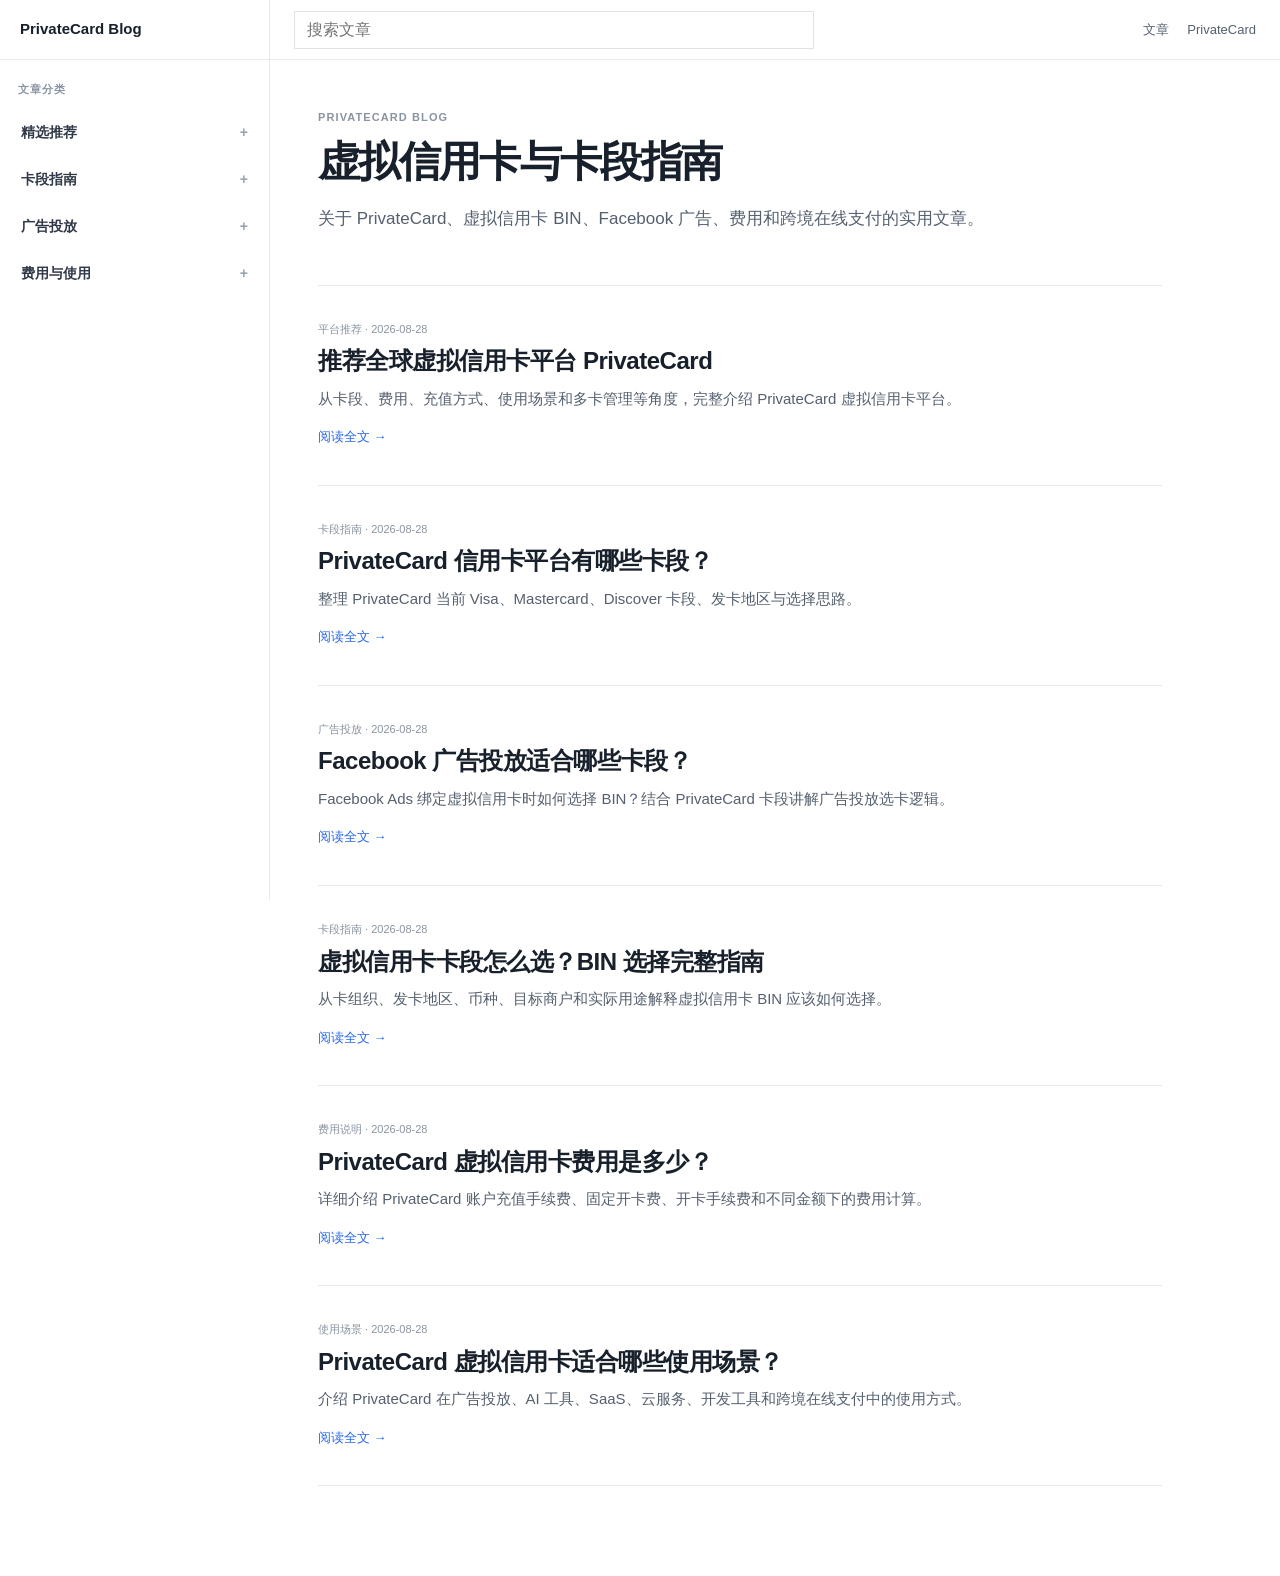
==== index.html @ 5c1c977c "Add files via upload" ====
<!doctype html><html lang="zh-CN"><head><meta charset="utf-8"><meta name="viewport" content="width=device-width,initial-scale=1"><title>PrivateCard 博客｜虚拟信用卡、BIN 卡段、Facebook 广告与跨境支付指南</title><meta name="description" content="PrivateCard 博客，分享虚拟信用卡、BIN 卡段选择、Facebook Ads 广告投放、费用说明、AI、SaaS、云服务与跨境在线支付指南。">
  
  <meta name="robots" content="index,follow,max-image-preview:large,max-snippet:-1,max-video-preview:-1">
  <meta name="googlebot" content="index,follow,max-image-preview:large,max-snippet:-1,max-video-preview:-1">

  <link rel="canonical" href="https://privatecardshop.github.io/">
  <link rel="alternate" hreflang="zh-CN" href="https://privatecardshop.github.io/">
  <link rel="alternate" hreflang="x-default" href="https://privatecardshop.github.io/">

  <link rel="icon" href="/favicon.svg" type="image/svg+xml">
  <link rel="shortcut icon" href="/favicon.svg" type="image/svg+xml">
  <link rel="manifest" href="/site.webmanifest">
  <meta name="theme-color" content="#2867e8">

  <meta property="og:locale" content="zh_CN">
  <meta property="og:type" content="website">
  <meta property="og:site_name" content="PrivateCard Blog">
  <meta property="og:title" content="PrivateCard 博客｜虚拟信用卡、BIN 卡段、Facebook 广告与跨境支付指南">
  <meta property="og:description" content="PrivateCard 博客，分享虚拟信用卡、BIN 卡段选择、Facebook Ads 广告投放、费用说明、AI、SaaS、云服务与跨境在线支付指南。">
  <meta property="og:url" content="https://privatecardshop.github.io/">

  <meta name="twitter:card" content="summary">
  <meta name="twitter:title" content="PrivateCard 博客｜虚拟信用卡、BIN 卡段、Facebook 广告与跨境支付指南">
  <meta name="twitter:description" content="PrivateCard 博客，分享虚拟信用卡、BIN 卡段选择、Facebook Ads 广告投放、费用说明、AI、SaaS、云服务与跨境在线支付指南。">

  <script type="application/ld+json">{"@context":"https://schema.org","@graph":[{"@type":"Organization","@id":"https://privatecardshop.github.io/#organization","name":"PrivateCard","url":"https://privatecard.shop/"},{"@type":"WebSite","@id":"https://privatecardshop.github.io/#website","url":"https://privatecardshop.github.io/","name":"PrivateCard Blog","description":"PrivateCard 博客，分享虚拟信用卡、BIN 卡段选择、Facebook Ads 广告投放、费用说明、AI、SaaS、云服务与跨境在线支付指南。","inLanguage":"zh-CN","publisher":{"@id":"https://privatecardshop.github.io/#organization"}},{"@type":"Blog","@id":"https://privatecardshop.github.io/#blog","url":"https://privatecardshop.github.io/","name":"PrivateCard Blog","description":"PrivateCard 博客，分享虚拟信用卡、BIN 卡段选择、Facebook Ads 广告投放、费用说明、AI、SaaS、云服务与跨境在线支付指南。","inLanguage":"zh-CN","publisher":{"@id":"https://privatecardshop.github.io/#organization"}}]}</script>
  <link rel="stylesheet" href="styles.css"></head><body>
<header class="topbar"><div class="topbar-left"><button class="menu-btn" id="menuBtn"><span></span><span></span><span></span></button><a class="brand" href="index.html">PrivateCard Blog</a></div><div class="topbar-search"><input id="searchInput" type="search" placeholder="搜索文章"></div><div class="topbar-right"><a href="index.html">文章</a><a href="https://privatecard.shop/" target="_blank" rel="noopener">PrivateCard</a></div></header>
<div class="layout"><aside class="sidebar" id="sidebar"><div class="sidebar-inner"><div class="sidebar-title">文章分类</div><nav><div class="nav-group"><button class="nav-toggle" type="button"><span>精选推荐</span><i>+</i></button><div class="nav-links"><a href="recommend-privatecard.html" class="nav-link">推荐 PrivateCard</a></div></div><div class="nav-group"><button class="nav-toggle" type="button"><span>卡段指南</span><i>+</i></button><div class="nav-links"><a href="privatecard-bins.html" class="nav-link">PrivateCard 有哪些卡段</a><a href="how-to-choose-bin.html" class="nav-link">BIN 怎么选</a></div></div><div class="nav-group"><button class="nav-toggle" type="button"><span>广告投放</span><i>+</i></button><div class="nav-links"><a href="facebook-ads-bins.html" class="nav-link">Facebook 广告卡段</a></div></div><div class="nav-group"><button class="nav-toggle" type="button"><span>费用与使用</span><i>+</i></button><div class="nav-links"><a href="privatecard-fees.html" class="nav-link">费用说明</a><a href="privatecard-use-cases.html" class="nav-link">使用场景</a></div></div></nav></div></aside><div class="overlay" id="overlay"></div><main class="main"><div class="content"><header class="index-header"><p class="eyebrow">PRIVATECARD BLOG</p><h1>虚拟信用卡与卡段指南</h1><p class="lead">关于 PrivateCard、虚拟信用卡 BIN、Facebook 广告、费用和跨境在线支付的实用文章。</p></header><article class="post-row searchable"><div class="post-meta">平台推荐 · 2026-08-28</div><h2><a href="recommend-privatecard.html">推荐全球虚拟信用卡平台 PrivateCard</a></h2><p>从卡段、费用、充值方式、使用场景和多卡管理等角度，完整介绍 PrivateCard 虚拟信用卡平台。</p><a class="read-more" href="recommend-privatecard.html">阅读全文 →</a></article><article class="post-row searchable"><div class="post-meta">卡段指南 · 2026-08-28</div><h2><a href="privatecard-bins.html">PrivateCard 信用卡平台有哪些卡段？</a></h2><p>整理 PrivateCard 当前 Visa、Mastercard、Discover 卡段、发卡地区与选择思路。</p><a class="read-more" href="privatecard-bins.html">阅读全文 →</a></article><article class="post-row searchable"><div class="post-meta">广告投放 · 2026-08-28</div><h2><a href="facebook-ads-bins.html">Facebook 广告投放适合哪些卡段？</a></h2><p>Facebook Ads 绑定虚拟信用卡时如何选择 BIN？结合 PrivateCard 卡段讲解广告投放选卡逻辑。</p><a class="read-more" href="facebook-ads-bins.html">阅读全文 →</a></article><article class="post-row searchable"><div class="post-meta">卡段指南 · 2026-08-28</div><h2><a href="how-to-choose-bin.html">虚拟信用卡卡段怎么选？BIN 选择完整指南</a></h2><p>从卡组织、发卡地区、币种、目标商户和实际用途解释虚拟信用卡 BIN 应该如何选择。</p><a class="read-more" href="how-to-choose-bin.html">阅读全文 →</a></article><article class="post-row searchable"><div class="post-meta">费用说明 · 2026-08-28</div><h2><a href="privatecard-fees.html">PrivateCard 虚拟信用卡费用是多少？</a></h2><p>详细介绍 PrivateCard 账户充值手续费、固定开卡费、开卡手续费和不同金额下的费用计算。</p><a class="read-more" href="privatecard-fees.html">阅读全文 →</a></article><article class="post-row searchable"><div class="post-meta">使用场景 · 2026-08-28</div><h2><a href="privatecard-use-cases.html">PrivateCard 虚拟信用卡适合哪些使用场景？</a></h2><p>介绍 PrivateCard 在广告投放、AI 工具、SaaS、云服务、开发工具和跨境在线支付中的使用方式。</p><a class="read-more" href="privatecard-use-cases.html">阅读全文 →</a></article><section class="search-empty" id="searchEmpty"><h2>没有找到相关文章</h2><p>请尝试其他关键词。</p></section></div></main></div><script src="app.js"></script></body></html>
---- styles.css ----
*{box-sizing:border-box}
:root{--line:#e7e9ed;--line2:#dfe3e8;--text:#17202b;--text2:#55606f;--text3:#8993a1;--blue:#2867e8;--sidebar:270px;--top:60px}
html{scroll-behavior:smooth}
body{margin:0;background:#fff;color:var(--text);font-family:Inter,-apple-system,BlinkMacSystemFont,"Segoe UI","PingFang SC","Microsoft YaHei",sans-serif;line-height:1.78}
a{color:inherit;text-decoration:none}button,input{font:inherit}button{cursor:pointer}
.topbar{position:fixed;inset:0 0 auto 0;height:var(--top);display:grid;grid-template-columns:var(--sidebar) 1fr auto;align-items:center;gap:24px;padding:0 24px 0 0;background:#fff;border-bottom:1px solid var(--line);z-index:100}
.topbar-left{height:100%;display:flex;align-items:center;gap:14px;padding:0 20px;border-right:1px solid var(--line)}
.brand{font-weight:700;font-size:15px}.menu-btn{display:none;width:34px;height:34px;border:0;background:transparent;padding:6px}.menu-btn span{display:block;height:1.5px;background:#28313d;margin:5px 0}
.topbar-search input{width:min(520px,100%);height:38px;padding:0 12px;border:1px solid var(--line2);border-radius:0;outline:0;background:#fff}
.topbar-right{display:flex;gap:18px}.topbar-right a{font-size:13px;color:var(--text2)}.topbar-right a:hover{color:var(--blue)}
.layout{padding-top:var(--top)}
.sidebar{position:fixed;top:var(--top);left:0;bottom:0;width:var(--sidebar);border-right:1px solid var(--line);background:#fff;overflow-y:auto;z-index:80}
.sidebar-inner{padding:20px 18px 36px}.sidebar-title{margin-bottom:14px;color:var(--text3);font-size:11px;font-weight:700;letter-spacing:.09em;text-transform:uppercase}
.nav-group{margin-bottom:9px}.nav-toggle{width:100%;height:38px;padding:0 3px;display:flex;justify-content:space-between;align-items:center;border:0;background:transparent;color:#303947;font-weight:650;font-size:14px;text-align:left}.nav-toggle i{font-style:normal;color:#9aa3af}
.nav-links{display:none;padding:2px 0 5px}.nav-group.open .nav-links{display:block}.nav-link{display:block;padding:8px 0 8px 14px;border-left:1px solid transparent;color:#667181;font-size:13px}.nav-link:hover{color:#1c2530}.nav-link.active{color:var(--blue);border-left-color:var(--blue)}
.main{margin-left:var(--sidebar)}.content{width:min(940px,100%);padding:48px 48px 90px}
.eyebrow{margin:0 0 10px;color:var(--text3);font-size:11px;font-weight:700;letter-spacing:.1em;text-transform:uppercase}
h1{margin:0 0 18px;font-size:42px;line-height:1.16;letter-spacing:-.04em}
h2{margin:42px 0 14px;font-size:27px;line-height:1.35;letter-spacing:-.02em}
h3{margin:28px 0 8px;font-size:18px;line-height:1.45}
p{margin:0 0 16px;color:var(--text2);font-size:15px}
.lead,.article-description{font-size:17px;max-width:800px}
.article-header{padding-bottom:32px;margin-bottom:34px;border-bottom:1px solid var(--line)}
.article-meta{display:flex;gap:18px;flex-wrap:wrap;margin-top:20px;color:var(--text3);font-size:12px}
.article-body>h2:first-child{margin-top:0}
.simple-list,.number-list{padding-left:21px;color:var(--text2)}.simple-list li,.number-list li{margin-bottom:9px;font-size:15px}
.table-wrap{width:100%;overflow-x:auto}
.table{width:100%;border-collapse:collapse;margin:18px 0 24px}.table th,.table td{padding:11px 7px;text-align:left;border-bottom:1px solid var(--line);font-size:14px}.table th{color:#2c3541}.table td{color:var(--text2)}.wide-table{min-width:700px}
.note-line{padding-left:12px;border-left:2px solid #9fb9f5;color:#667284;font-size:13px}
.recommend-line{margin:28px 0;padding:14px 0 14px 14px;border-left:3px solid var(--blue);color:#445064}
.recommend-line strong{color:#1d2734}.recommend-line a{color:var(--blue);font-weight:650}
.inline-link{color:var(--blue);font-weight:550}.inline-link:hover{text-decoration:underline}
.code{margin:18px 0;padding:16px 0;border-top:1px solid var(--line);border-bottom:1px solid var(--line);background:transparent;color:#344152;font:13px/1.8 "SFMono-Regular",Consolas,monospace}
.toc{margin:0 0 34px;padding:0 0 22px;border-bottom:1px solid var(--line)}.toc-title{margin-bottom:8px;font-size:13px;font-weight:700}.toc a{display:block;padding:3px 0;color:#667181;font-size:13px}.toc a:hover{color:var(--blue)}
.faq{margin-top:16px}.faq-item{padding:16px 0;border-bottom:1px solid var(--line)}.faq-item strong{display:block;margin-bottom:5px;font-size:14px}.faq-item p{margin:0;font-size:14px}
.related{margin-top:56px;padding-top:26px;border-top:1px solid var(--line)}.related h2{margin:0 0 12px;font-size:19px}.related ul{margin:0;padding:0;list-style:none}.related li{padding:9px 0;border-bottom:1px solid var(--line);font-size:14px}.related a:hover,.read-more:hover{color:var(--blue)}
.index-header{padding-bottom:34px;border-bottom:1px solid var(--line)}
.post-row{padding:34px 0;border-bottom:1px solid var(--line)}.post-row h2{margin:6px 0 8px;font-size:24px}.post-row p{max-width:760px;margin-bottom:10px}.post-meta{color:var(--text3);font-size:11px}.read-more{color:var(--blue);font-size:13px;font-weight:550}
.search-empty{display:none;padding:45px 0}.overlay{display:none}
@media(max-width:820px){
  .topbar{grid-template-columns:1fr auto;padding:0 16px}.topbar-left{padding:0;border:0}.menu-btn{display:block}.topbar-search{display:none}
  .sidebar{width:min(82vw,300px);transform:translateX(-100%);transition:.22s}.sidebar.open{transform:translateX(0)}
  .overlay{position:fixed;inset:var(--top) 0 0;background:rgba(0,0,0,.12);z-index:70}.overlay.show{display:block}
  .main{margin-left:0}.content{padding:32px 20px 60px}h1{font-size:34px}
}
@media(max-width:520px){.topbar-right{display:none}.content{padding:28px 16px 52px}h2{font-size:23px}}
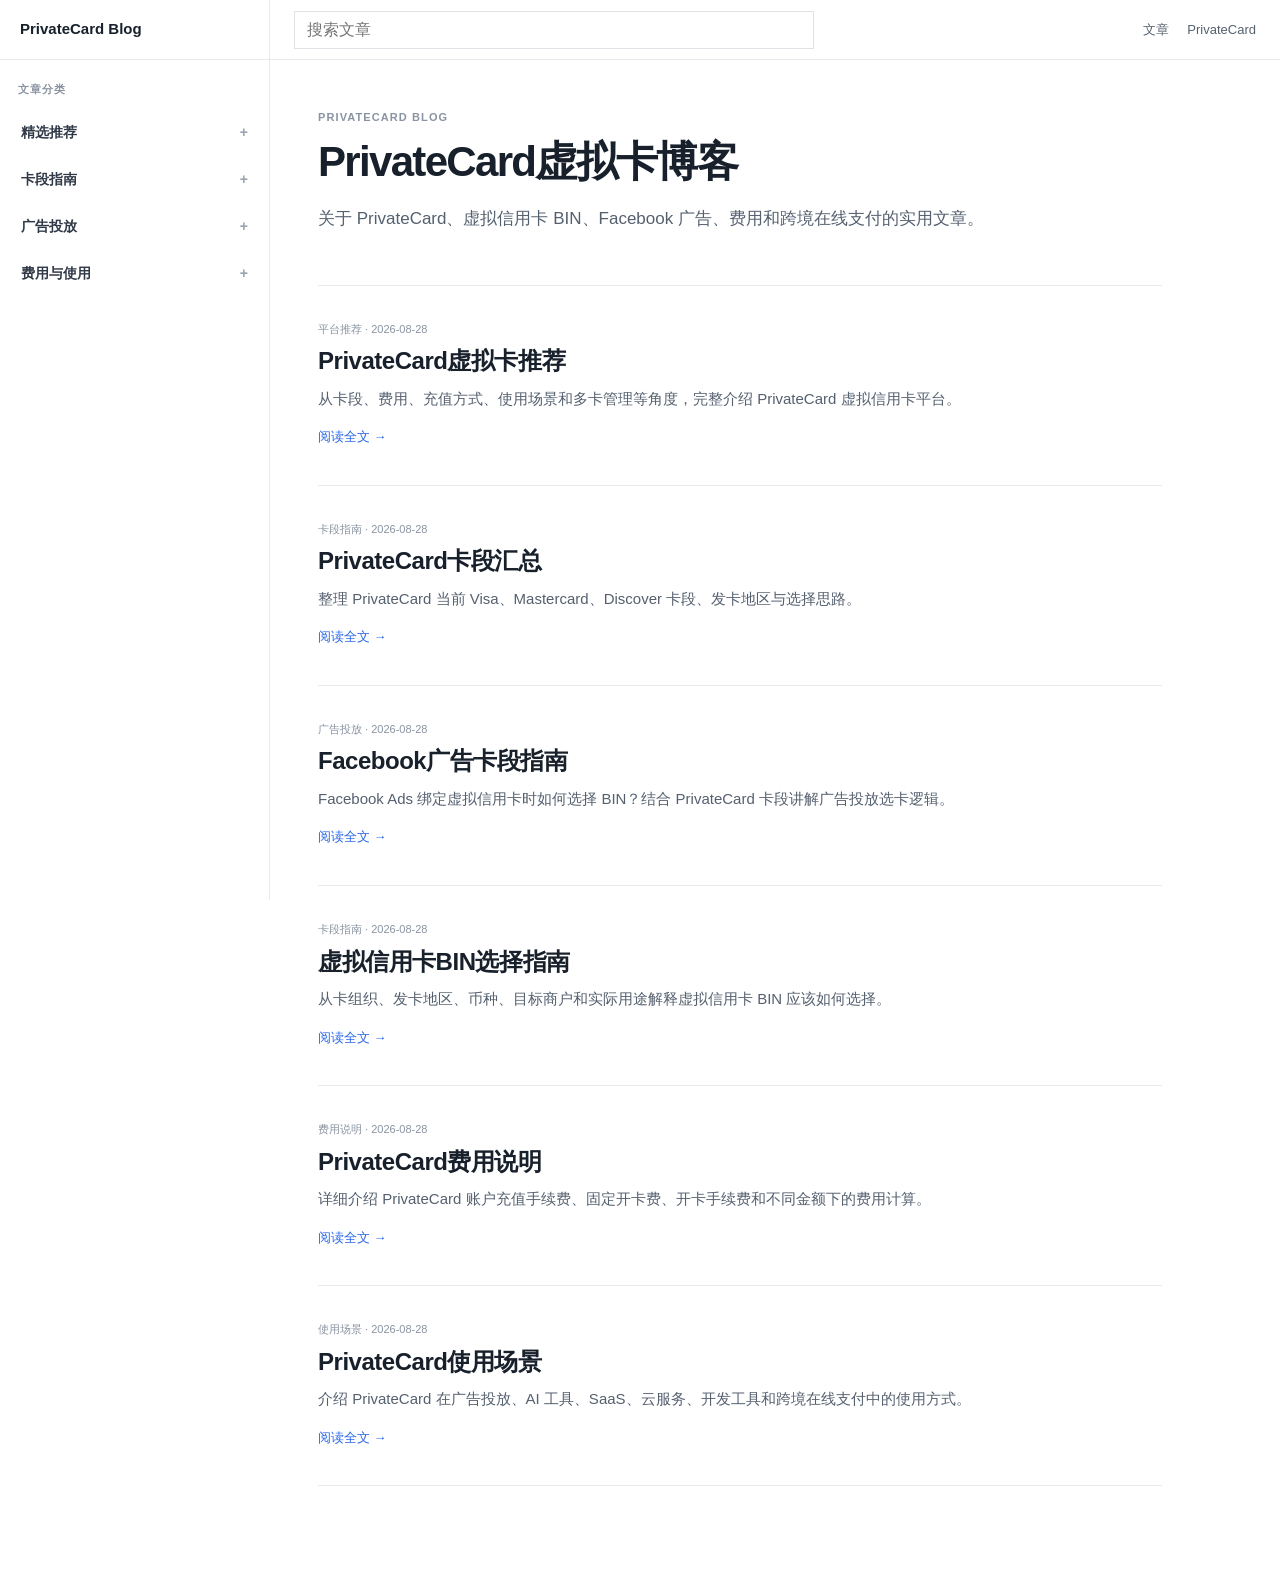
==== commit 29c8b32b: "Add files via upload" ====
--- a/index.html
+++ b/index.html
@@ -1,4 +1,4 @@
-<!doctype html><html lang="zh-CN"><head><meta charset="utf-8"><meta name="viewport" content="width=device-width,initial-scale=1"><title>PrivateCard 博客｜虚拟信用卡、BIN 卡段、Facebook 广告与跨境支付指南</title><meta name="description" content="PrivateCard 博客，分享虚拟信用卡、BIN 卡段选择、Facebook Ads 广告投放、费用说明、AI、SaaS、云服务与跨境在线支付指南。">
+<!doctype html><html lang="zh-CN"><head><meta charset="utf-8"><meta name="viewport" content="width=device-width,initial-scale=1"><title>PrivateCard虚拟卡博客</title><meta name="description" content="PrivateCard 博客，分享虚拟信用卡、BIN 卡段选择、Facebook Ads 广告投放、费用说明、AI、SaaS、云服务与跨境在线支付指南。">
   
   <meta name="robots" content="index,follow,max-image-preview:large,max-snippet:-1,max-video-preview:-1">
   <meta name="googlebot" content="index,follow,max-image-preview:large,max-snippet:-1,max-video-preview:-1">
@@ -15,15 +15,15 @@
   <meta property="og:locale" content="zh_CN">
   <meta property="og:type" content="website">
   <meta property="og:site_name" content="PrivateCard Blog">
-  <meta property="og:title" content="PrivateCard 博客｜虚拟信用卡、BIN 卡段、Facebook 广告与跨境支付指南">
+  <meta property="og:title" content="PrivateCard虚拟卡博客">
   <meta property="og:description" content="PrivateCard 博客，分享虚拟信用卡、BIN 卡段选择、Facebook Ads 广告投放、费用说明、AI、SaaS、云服务与跨境在线支付指南。">
   <meta property="og:url" content="https://privatecardshop.github.io/">
 
   <meta name="twitter:card" content="summary">
-  <meta name="twitter:title" content="PrivateCard 博客｜虚拟信用卡、BIN 卡段、Facebook 广告与跨境支付指南">
+  <meta name="twitter:title" content="PrivateCard虚拟卡博客">
   <meta name="twitter:description" content="PrivateCard 博客，分享虚拟信用卡、BIN 卡段选择、Facebook Ads 广告投放、费用说明、AI、SaaS、云服务与跨境在线支付指南。">
 
   <script type="application/ld+json">{"@context":"https://schema.org","@graph":[{"@type":"Organization","@id":"https://privatecardshop.github.io/#organization","name":"PrivateCard","url":"https://privatecard.shop/"},{"@type":"WebSite","@id":"https://privatecardshop.github.io/#website","url":"https://privatecardshop.github.io/","name":"PrivateCard Blog","description":"PrivateCard 博客，分享虚拟信用卡、BIN 卡段选择、Facebook Ads 广告投放、费用说明、AI、SaaS、云服务与跨境在线支付指南。","inLanguage":"zh-CN","publisher":{"@id":"https://privatecardshop.github.io/#organization"}},{"@type":"Blog","@id":"https://privatecardshop.github.io/#blog","url":"https://privatecardshop.github.io/","name":"PrivateCard Blog","description":"PrivateCard 博客，分享虚拟信用卡、BIN 卡段选择、Facebook Ads 广告投放、费用说明、AI、SaaS、云服务与跨境在线支付指南。","inLanguage":"zh-CN","publisher":{"@id":"https://privatecardshop.github.io/#organization"}}]}</script>
   <link rel="stylesheet" href="styles.css"></head><body>
 <header class="topbar"><div class="topbar-left"><button class="menu-btn" id="menuBtn"><span></span><span></span><span></span></button><a class="brand" href="index.html">PrivateCard Blog</a></div><div class="topbar-search"><input id="searchInput" type="search" placeholder="搜索文章"></div><div class="topbar-right"><a href="index.html">文章</a><a href="https://privatecard.shop/" target="_blank" rel="noopener">PrivateCard</a></div></header>
-<div class="layout"><aside class="sidebar" id="sidebar"><div class="sidebar-inner"><div class="sidebar-title">文章分类</div><nav><div class="nav-group"><button class="nav-toggle" type="button"><span>精选推荐</span><i>+</i></button><div class="nav-links"><a href="recommend-privatecard.html" class="nav-link">推荐 PrivateCard</a></div></div><div class="nav-group"><button class="nav-toggle" type="button"><span>卡段指南</span><i>+</i></button><div class="nav-links"><a href="privatecard-bins.html" class="nav-link">PrivateCard 有哪些卡段</a><a href="how-to-choose-bin.html" class="nav-link">BIN 怎么选</a></div></div><div class="nav-group"><button class="nav-toggle" type="button"><span>广告投放</span><i>+</i></button><div class="nav-links"><a href="facebook-ads-bins.html" class="nav-link">Facebook 广告卡段</a></div></div><div class="nav-group"><button class="nav-toggle" type="button"><span>费用与使用</span><i>+</i></button><div class="nav-links"><a href="privatecard-fees.html" class="nav-link">费用说明</a><a href="privatecard-use-cases.html" class="nav-link">使用场景</a></div></div></nav></div></aside><div class="overlay" id="overlay"></div><main class="main"><div class="content"><header class="index-header"><p class="eyebrow">PRIVATECARD BLOG</p><h1>虚拟信用卡与卡段指南</h1><p class="lead">关于 PrivateCard、虚拟信用卡 BIN、Facebook 广告、费用和跨境在线支付的实用文章。</p></header><article class="post-row searchable"><div class="post-meta">平台推荐 · 2026-08-28</div><h2><a href="recommend-privatecard.html">推荐全球虚拟信用卡平台 PrivateCard</a></h2><p>从卡段、费用、充值方式、使用场景和多卡管理等角度，完整介绍 PrivateCard 虚拟信用卡平台。</p><a class="read-more" href="recommend-privatecard.html">阅读全文 →</a></article><article class="post-row searchable"><div class="post-meta">卡段指南 · 2026-08-28</div><h2><a href="privatecard-bins.html">PrivateCard 信用卡平台有哪些卡段？</a></h2><p>整理 PrivateCard 当前 Visa、Mastercard、Discover 卡段、发卡地区与选择思路。</p><a class="read-more" href="privatecard-bins.html">阅读全文 →</a></article><article class="post-row searchable"><div class="post-meta">广告投放 · 2026-08-28</div><h2><a href="facebook-ads-bins.html">Facebook 广告投放适合哪些卡段？</a></h2><p>Facebook Ads 绑定虚拟信用卡时如何选择 BIN？结合 PrivateCard 卡段讲解广告投放选卡逻辑。</p><a class="read-more" href="facebook-ads-bins.html">阅读全文 →</a></article><article class="post-row searchable"><div class="post-meta">卡段指南 · 2026-08-28</div><h2><a href="how-to-choose-bin.html">虚拟信用卡卡段怎么选？BIN 选择完整指南</a></h2><p>从卡组织、发卡地区、币种、目标商户和实际用途解释虚拟信用卡 BIN 应该如何选择。</p><a class="read-more" href="how-to-choose-bin.html">阅读全文 →</a></article><article class="post-row searchable"><div class="post-meta">费用说明 · 2026-08-28</div><h2><a href="privatecard-fees.html">PrivateCard 虚拟信用卡费用是多少？</a></h2><p>详细介绍 PrivateCard 账户充值手续费、固定开卡费、开卡手续费和不同金额下的费用计算。</p><a class="read-more" href="privatecard-fees.html">阅读全文 →</a></article><article class="post-row searchable"><div class="post-meta">使用场景 · 2026-08-28</div><h2><a href="privatecard-use-cases.html">PrivateCard 虚拟信用卡适合哪些使用场景？</a></h2><p>介绍 PrivateCard 在广告投放、AI 工具、SaaS、云服务、开发工具和跨境在线支付中的使用方式。</p><a class="read-more" href="privatecard-use-cases.html">阅读全文 →</a></article><section class="search-empty" id="searchEmpty"><h2>没有找到相关文章</h2><p>请尝试其他关键词。</p></section></div></main></div><script src="app.js"></script></body></html>+<div class="layout"><aside class="sidebar" id="sidebar"><div class="sidebar-inner"><div class="sidebar-title">文章分类</div><nav><div class="nav-group"><button class="nav-toggle" type="button"><span>精选推荐</span><i>+</i></button><div class="nav-links"><a href="recommend-privatecard.html" class="nav-link">推荐 PrivateCard</a></div></div><div class="nav-group"><button class="nav-toggle" type="button"><span>卡段指南</span><i>+</i></button><div class="nav-links"><a href="privatecard-bins.html" class="nav-link">PrivateCard 有哪些卡段</a><a href="how-to-choose-bin.html" class="nav-link">BIN 怎么选</a></div></div><div class="nav-group"><button class="nav-toggle" type="button"><span>广告投放</span><i>+</i></button><div class="nav-links"><a href="facebook-ads-bins.html" class="nav-link">Facebook 广告卡段</a><a href="virtual-cards-for-advertising.html" class="nav-link">虚拟卡如何用于广告业务</a></div></div><div class="nav-group"><button class="nav-toggle" type="button"><span>费用与使用</span><i>+</i></button><div class="nav-links"><a href="privatecard-fees.html" class="nav-link">费用说明</a><a href="privatecard-use-cases.html" class="nav-link">使用场景</a></div></div></nav></div></aside><div class="overlay" id="overlay"></div><main class="main"><div class="content"><header class="index-header"><p class="eyebrow">PRIVATECARD BLOG</p><h1>PrivateCard虚拟卡博客</h1><p class="lead">关于 PrivateCard、虚拟信用卡 BIN、Facebook 广告、费用和跨境在线支付的实用文章。</p></header><article class="post-row searchable"><div class="post-meta">平台推荐 · 2026-08-28</div><h2><a href="recommend-privatecard.html">PrivateCard虚拟卡推荐</a></h2><p>从卡段、费用、充值方式、使用场景和多卡管理等角度，完整介绍 PrivateCard 虚拟信用卡平台。</p><a class="read-more" href="recommend-privatecard.html">阅读全文 →</a></article><article class="post-row searchable"><div class="post-meta">卡段指南 · 2026-08-28</div><h2><a href="privatecard-bins.html">PrivateCard卡段汇总</a></h2><p>整理 PrivateCard 当前 Visa、Mastercard、Discover 卡段、发卡地区与选择思路。</p><a class="read-more" href="privatecard-bins.html">阅读全文 →</a></article><article class="post-row searchable"><div class="post-meta">广告投放 · 2026-08-28</div><h2><a href="facebook-ads-bins.html">Facebook广告卡段指南</a></h2><p>Facebook Ads 绑定虚拟信用卡时如何选择 BIN？结合 PrivateCard 卡段讲解广告投放选卡逻辑。</p><a class="read-more" href="facebook-ads-bins.html">阅读全文 →</a></article><article class="post-row searchable"><div class="post-meta">卡段指南 · 2026-08-28</div><h2><a href="how-to-choose-bin.html">虚拟信用卡BIN选择指南</a></h2><p>从卡组织、发卡地区、币种、目标商户和实际用途解释虚拟信用卡 BIN 应该如何选择。</p><a class="read-more" href="how-to-choose-bin.html">阅读全文 →</a></article><article class="post-row searchable"><div class="post-meta">费用说明 · 2026-08-28</div><h2><a href="privatecard-fees.html">PrivateCard费用说明</a></h2><p>详细介绍 PrivateCard 账户充值手续费、固定开卡费、开卡手续费和不同金额下的费用计算。</p><a class="read-more" href="privatecard-fees.html">阅读全文 →</a></article><article class="post-row searchable"><div class="post-meta">使用场景 · 2026-08-28</div><h2><a href="privatecard-use-cases.html">PrivateCard使用场景</a></h2><p>介绍 PrivateCard 在广告投放、AI 工具、SaaS、云服务、开发工具和跨境在线支付中的使用方式。</p><a class="read-more" href="privatecard-use-cases.html">阅读全文 →</a></article><section class="search-empty" id="searchEmpty"><h2>没有找到相关文章</h2><p>请尝试其他关键词。</p></section></div></main></div><script src="app.js"></script></body></html>
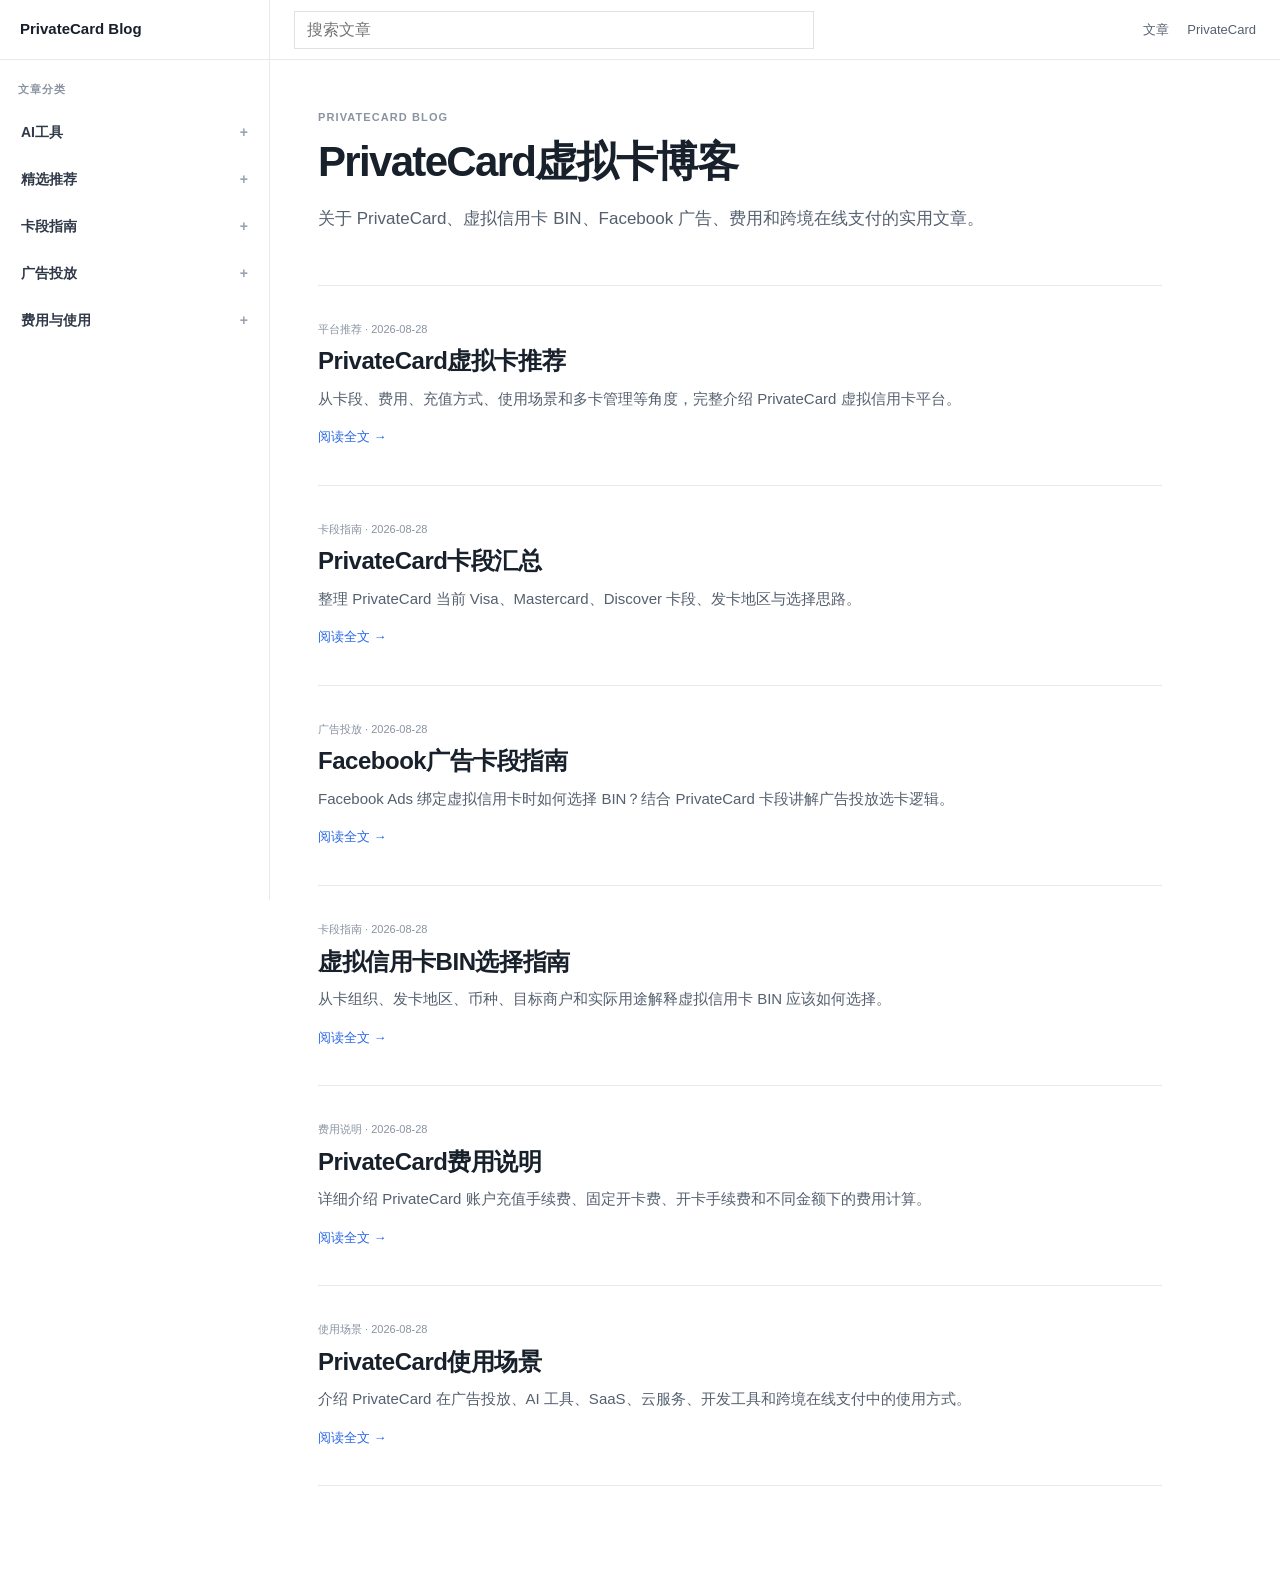
==== commit 6d81a535: "Add files via upload" ====
--- a/index.html
+++ b/index.html
@@ -26,4 +26,4 @@
   <script type="application/ld+json">{"@context":"https://schema.org","@graph":[{"@type":"Organization","@id":"https://privatecardshop.github.io/#organization","name":"PrivateCard","url":"https://privatecard.shop/"},{"@type":"WebSite","@id":"https://privatecardshop.github.io/#website","url":"https://privatecardshop.github.io/","name":"PrivateCard Blog","description":"PrivateCard 博客，分享虚拟信用卡、BIN 卡段选择、Facebook Ads 广告投放、费用说明、AI、SaaS、云服务与跨境在线支付指南。","inLanguage":"zh-CN","publisher":{"@id":"https://privatecardshop.github.io/#organization"}},{"@type":"Blog","@id":"https://privatecardshop.github.io/#blog","url":"https://privatecardshop.github.io/","name":"PrivateCard Blog","description":"PrivateCard 博客，分享虚拟信用卡、BIN 卡段选择、Facebook Ads 广告投放、费用说明、AI、SaaS、云服务与跨境在线支付指南。","inLanguage":"zh-CN","publisher":{"@id":"https://privatecardshop.github.io/#organization"}}]}</script>
   <link rel="stylesheet" href="styles.css"></head><body>
 <header class="topbar"><div class="topbar-left"><button class="menu-btn" id="menuBtn"><span></span><span></span><span></span></button><a class="brand" href="index.html">PrivateCard Blog</a></div><div class="topbar-search"><input id="searchInput" type="search" placeholder="搜索文章"></div><div class="topbar-right"><a href="index.html">文章</a><a href="https://privatecard.shop/" target="_blank" rel="noopener">PrivateCard</a></div></header>
-<div class="layout"><aside class="sidebar" id="sidebar"><div class="sidebar-inner"><div class="sidebar-title">文章分类</div><nav><div class="nav-group"><button class="nav-toggle" type="button"><span>精选推荐</span><i>+</i></button><div class="nav-links"><a href="recommend-privatecard.html" class="nav-link">推荐 PrivateCard</a></div></div><div class="nav-group"><button class="nav-toggle" type="button"><span>卡段指南</span><i>+</i></button><div class="nav-links"><a href="privatecard-bins.html" class="nav-link">PrivateCard 有哪些卡段</a><a href="how-to-choose-bin.html" class="nav-link">BIN 怎么选</a></div></div><div class="nav-group"><button class="nav-toggle" type="button"><span>广告投放</span><i>+</i></button><div class="nav-links"><a href="facebook-ads-bins.html" class="nav-link">Facebook 广告卡段</a><a href="virtual-cards-for-advertising.html" class="nav-link">虚拟卡如何用于广告业务</a></div></div><div class="nav-group"><button class="nav-toggle" type="button"><span>费用与使用</span><i>+</i></button><div class="nav-links"><a href="privatecard-fees.html" class="nav-link">费用说明</a><a href="privatecard-use-cases.html" class="nav-link">使用场景</a></div></div></nav></div></aside><div class="overlay" id="overlay"></div><main class="main"><div class="content"><header class="index-header"><p class="eyebrow">PRIVATECARD BLOG</p><h1>PrivateCard虚拟卡博客</h1><p class="lead">关于 PrivateCard、虚拟信用卡 BIN、Facebook 广告、费用和跨境在线支付的实用文章。</p></header><article class="post-row searchable"><div class="post-meta">平台推荐 · 2026-08-28</div><h2><a href="recommend-privatecard.html">PrivateCard虚拟卡推荐</a></h2><p>从卡段、费用、充值方式、使用场景和多卡管理等角度，完整介绍 PrivateCard 虚拟信用卡平台。</p><a class="read-more" href="recommend-privatecard.html">阅读全文 →</a></article><article class="post-row searchable"><div class="post-meta">卡段指南 · 2026-08-28</div><h2><a href="privatecard-bins.html">PrivateCard卡段汇总</a></h2><p>整理 PrivateCard 当前 Visa、Mastercard、Discover 卡段、发卡地区与选择思路。</p><a class="read-more" href="privatecard-bins.html">阅读全文 →</a></article><article class="post-row searchable"><div class="post-meta">广告投放 · 2026-08-28</div><h2><a href="facebook-ads-bins.html">Facebook广告卡段指南</a></h2><p>Facebook Ads 绑定虚拟信用卡时如何选择 BIN？结合 PrivateCard 卡段讲解广告投放选卡逻辑。</p><a class="read-more" href="facebook-ads-bins.html">阅读全文 →</a></article><article class="post-row searchable"><div class="post-meta">卡段指南 · 2026-08-28</div><h2><a href="how-to-choose-bin.html">虚拟信用卡BIN选择指南</a></h2><p>从卡组织、发卡地区、币种、目标商户和实际用途解释虚拟信用卡 BIN 应该如何选择。</p><a class="read-more" href="how-to-choose-bin.html">阅读全文 →</a></article><article class="post-row searchable"><div class="post-meta">费用说明 · 2026-08-28</div><h2><a href="privatecard-fees.html">PrivateCard费用说明</a></h2><p>详细介绍 PrivateCard 账户充值手续费、固定开卡费、开卡手续费和不同金额下的费用计算。</p><a class="read-more" href="privatecard-fees.html">阅读全文 →</a></article><article class="post-row searchable"><div class="post-meta">使用场景 · 2026-08-28</div><h2><a href="privatecard-use-cases.html">PrivateCard使用场景</a></h2><p>介绍 PrivateCard 在广告投放、AI 工具、SaaS、云服务、开发工具和跨境在线支付中的使用方式。</p><a class="read-more" href="privatecard-use-cases.html">阅读全文 →</a></article><section class="search-empty" id="searchEmpty"><h2>没有找到相关文章</h2><p>请尝试其他关键词。</p></section></div></main></div><script src="app.js"></script></body></html>+<div class="layout"><aside class="sidebar" id="sidebar"><div class="sidebar-inner"><div class="sidebar-title">文章分类</div><nav><div class="nav-group"><button class="nav-toggle" type="button"><span>AI工具</span><i>+</i></button><div class="nav-links"><a href="pencil-ai-membership.html" class="nav-link">Pencil AI会员开通指南</a></div></div><div class="nav-group"><button class="nav-toggle" type="button"><span>精选推荐</span><i>+</i></button><div class="nav-links"><a href="recommend-privatecard.html" class="nav-link">推荐 PrivateCard</a></div></div><div class="nav-group"><button class="nav-toggle" type="button"><span>卡段指南</span><i>+</i></button><div class="nav-links"><a href="privatecard-bins.html" class="nav-link">PrivateCard 有哪些卡段</a><a href="how-to-choose-bin.html" class="nav-link">BIN 怎么选</a></div></div><div class="nav-group"><button class="nav-toggle" type="button"><span>广告投放</span><i>+</i></button><div class="nav-links"><a href="facebook-ads-bins.html" class="nav-link">Facebook 广告卡段</a><a href="virtual-cards-for-advertising.html" class="nav-link">虚拟卡如何用于广告业务</a></div></div><div class="nav-group"><button class="nav-toggle" type="button"><span>费用与使用</span><i>+</i></button><div class="nav-links"><a href="privatecard-fees.html" class="nav-link">费用说明</a><a href="privatecard-use-cases.html" class="nav-link">使用场景</a></div></div></nav></div></aside><div class="overlay" id="overlay"></div><main class="main"><div class="content"><header class="index-header"><p class="eyebrow">PRIVATECARD BLOG</p><h1>PrivateCard虚拟卡博客</h1><p class="lead">关于 PrivateCard、虚拟信用卡 BIN、Facebook 广告、费用和跨境在线支付的实用文章。</p></header><article class="post-row searchable"><div class="post-meta">平台推荐 · 2026-08-28</div><h2><a href="recommend-privatecard.html">PrivateCard虚拟卡推荐</a></h2><p>从卡段、费用、充值方式、使用场景和多卡管理等角度，完整介绍 PrivateCard 虚拟信用卡平台。</p><a class="read-more" href="recommend-privatecard.html">阅读全文 →</a></article><article class="post-row searchable"><div class="post-meta">卡段指南 · 2026-08-28</div><h2><a href="privatecard-bins.html">PrivateCard卡段汇总</a></h2><p>整理 PrivateCard 当前 Visa、Mastercard、Discover 卡段、发卡地区与选择思路。</p><a class="read-more" href="privatecard-bins.html">阅读全文 →</a></article><article class="post-row searchable"><div class="post-meta">广告投放 · 2026-08-28</div><h2><a href="facebook-ads-bins.html">Facebook广告卡段指南</a></h2><p>Facebook Ads 绑定虚拟信用卡时如何选择 BIN？结合 PrivateCard 卡段讲解广告投放选卡逻辑。</p><a class="read-more" href="facebook-ads-bins.html">阅读全文 →</a></article><article class="post-row searchable"><div class="post-meta">卡段指南 · 2026-08-28</div><h2><a href="how-to-choose-bin.html">虚拟信用卡BIN选择指南</a></h2><p>从卡组织、发卡地区、币种、目标商户和实际用途解释虚拟信用卡 BIN 应该如何选择。</p><a class="read-more" href="how-to-choose-bin.html">阅读全文 →</a></article><article class="post-row searchable"><div class="post-meta">费用说明 · 2026-08-28</div><h2><a href="privatecard-fees.html">PrivateCard费用说明</a></h2><p>详细介绍 PrivateCard 账户充值手续费、固定开卡费、开卡手续费和不同金额下的费用计算。</p><a class="read-more" href="privatecard-fees.html">阅读全文 →</a></article><article class="post-row searchable"><div class="post-meta">使用场景 · 2026-08-28</div><h2><a href="privatecard-use-cases.html">PrivateCard使用场景</a></h2><p>介绍 PrivateCard 在广告投放、AI 工具、SaaS、云服务、开发工具和跨境在线支付中的使用方式。</p><a class="read-more" href="privatecard-use-cases.html">阅读全文 →</a></article><section class="search-empty" id="searchEmpty"><h2>没有找到相关文章</h2><p>请尝试其他关键词。</p></section></div></main></div><script src="app.js"></script></body></html>
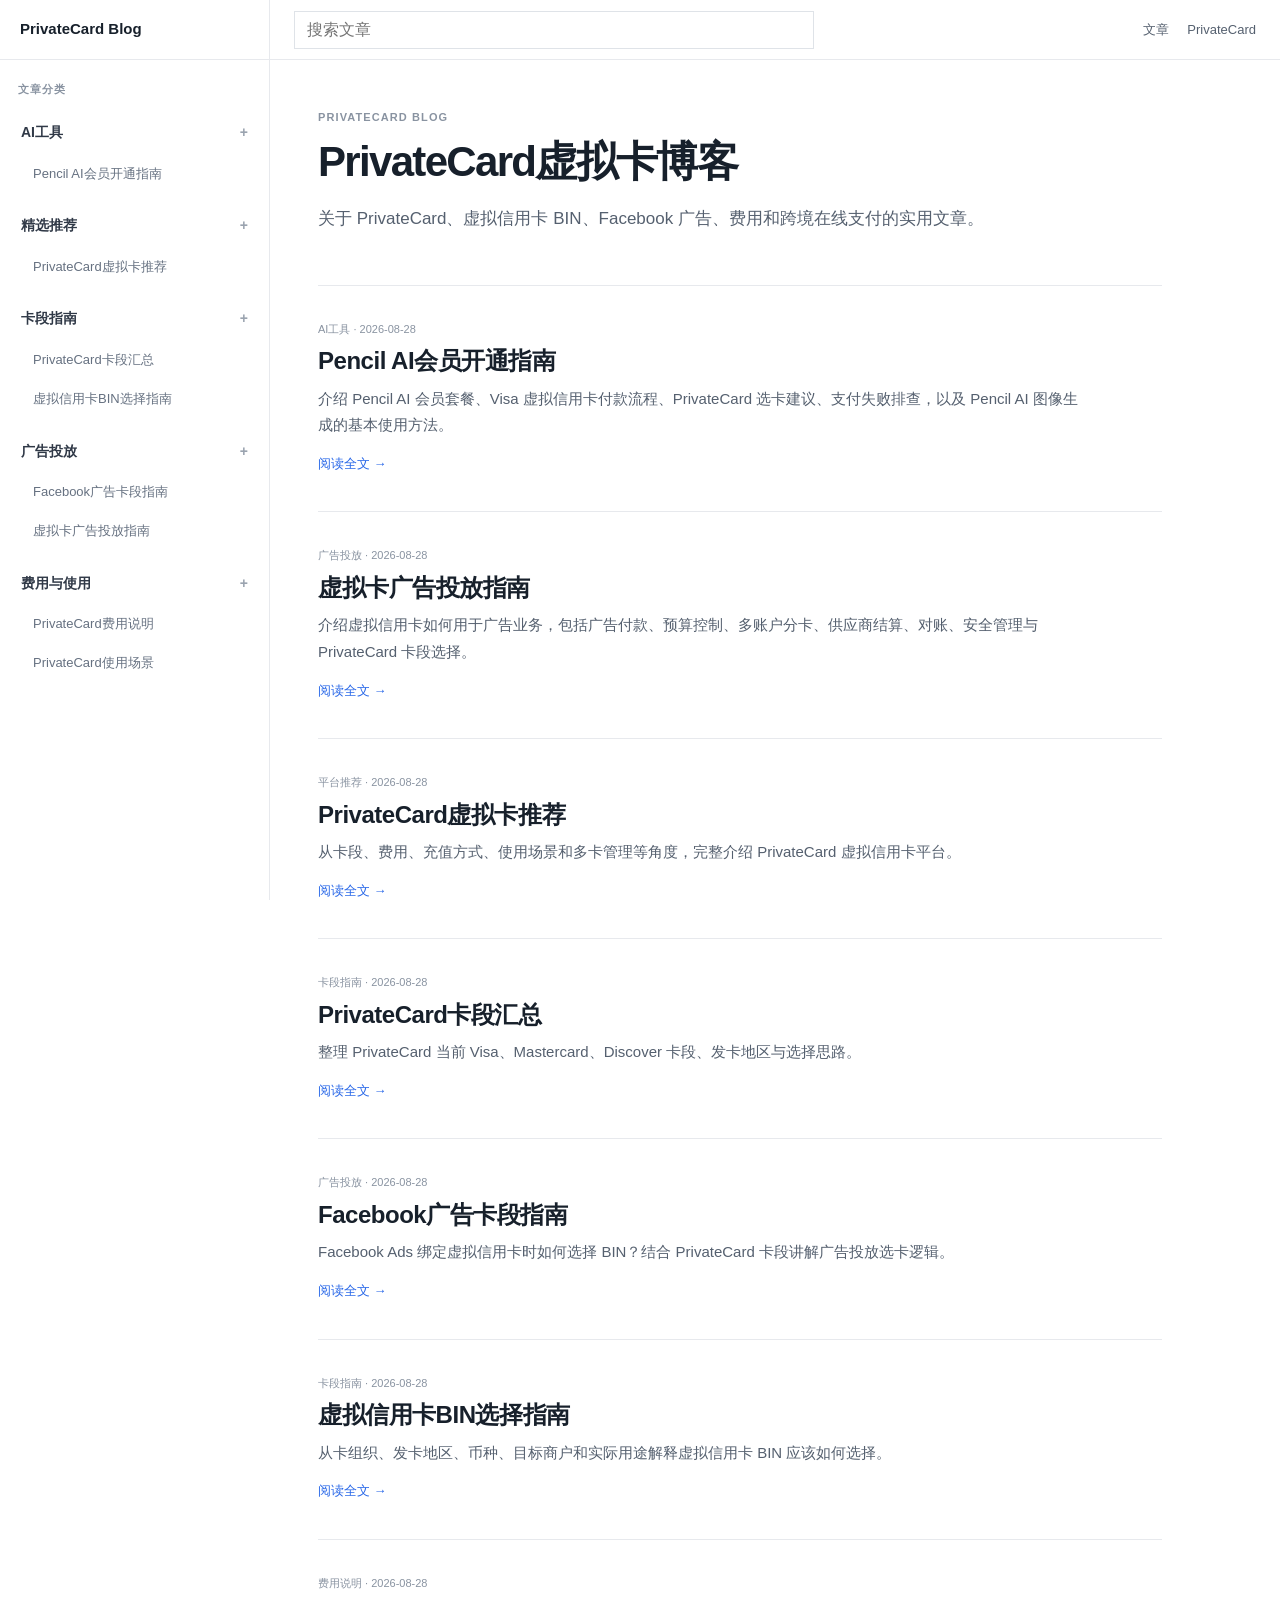
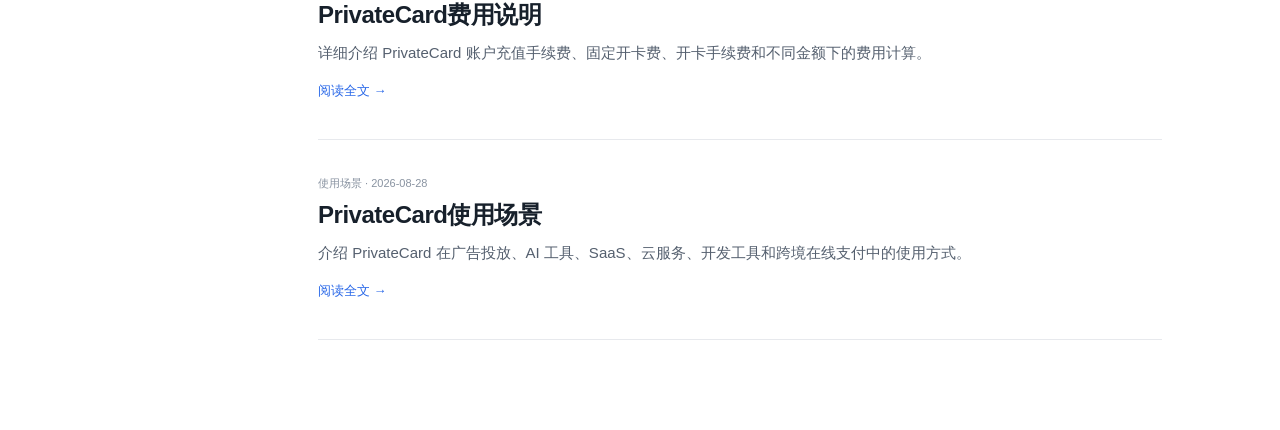
==== commit bbbea693: "Add files via upload" ====
--- a/index.html
+++ b/index.html
@@ -26,4 +26,49 @@
   <script type="application/ld+json">{"@context":"https://schema.org","@graph":[{"@type":"Organization","@id":"https://privatecardshop.github.io/#organization","name":"PrivateCard","url":"https://privatecard.shop/"},{"@type":"WebSite","@id":"https://privatecardshop.github.io/#website","url":"https://privatecardshop.github.io/","name":"PrivateCard Blog","description":"PrivateCard 博客，分享虚拟信用卡、BIN 卡段选择、Facebook Ads 广告投放、费用说明、AI、SaaS、云服务与跨境在线支付指南。","inLanguage":"zh-CN","publisher":{"@id":"https://privatecardshop.github.io/#organization"}},{"@type":"Blog","@id":"https://privatecardshop.github.io/#blog","url":"https://privatecardshop.github.io/","name":"PrivateCard Blog","description":"PrivateCard 博客，分享虚拟信用卡、BIN 卡段选择、Facebook Ads 广告投放、费用说明、AI、SaaS、云服务与跨境在线支付指南。","inLanguage":"zh-CN","publisher":{"@id":"https://privatecardshop.github.io/#organization"}}]}</script>
   <link rel="stylesheet" href="styles.css"></head><body>
 <header class="topbar"><div class="topbar-left"><button class="menu-btn" id="menuBtn"><span></span><span></span><span></span></button><a class="brand" href="index.html">PrivateCard Blog</a></div><div class="topbar-search"><input id="searchInput" type="search" placeholder="搜索文章"></div><div class="topbar-right"><a href="index.html">文章</a><a href="https://privatecard.shop/" target="_blank" rel="noopener">PrivateCard</a></div></header>
-<div class="layout"><aside class="sidebar" id="sidebar"><div class="sidebar-inner"><div class="sidebar-title">文章分类</div><nav><div class="nav-group"><button class="nav-toggle" type="button"><span>AI工具</span><i>+</i></button><div class="nav-links"><a href="pencil-ai-membership.html" class="nav-link">Pencil AI会员开通指南</a></div></div><div class="nav-group"><button class="nav-toggle" type="button"><span>精选推荐</span><i>+</i></button><div class="nav-links"><a href="recommend-privatecard.html" class="nav-link">推荐 PrivateCard</a></div></div><div class="nav-group"><button class="nav-toggle" type="button"><span>卡段指南</span><i>+</i></button><div class="nav-links"><a href="privatecard-bins.html" class="nav-link">PrivateCard 有哪些卡段</a><a href="how-to-choose-bin.html" class="nav-link">BIN 怎么选</a></div></div><div class="nav-group"><button class="nav-toggle" type="button"><span>广告投放</span><i>+</i></button><div class="nav-links"><a href="facebook-ads-bins.html" class="nav-link">Facebook 广告卡段</a><a href="virtual-cards-for-advertising.html" class="nav-link">虚拟卡如何用于广告业务</a></div></div><div class="nav-group"><button class="nav-toggle" type="button"><span>费用与使用</span><i>+</i></button><div class="nav-links"><a href="privatecard-fees.html" class="nav-link">费用说明</a><a href="privatecard-use-cases.html" class="nav-link">使用场景</a></div></div></nav></div></aside><div class="overlay" id="overlay"></div><main class="main"><div class="content"><header class="index-header"><p class="eyebrow">PRIVATECARD BLOG</p><h1>PrivateCard虚拟卡博客</h1><p class="lead">关于 PrivateCard、虚拟信用卡 BIN、Facebook 广告、费用和跨境在线支付的实用文章。</p></header><article class="post-row searchable"><div class="post-meta">平台推荐 · 2026-08-28</div><h2><a href="recommend-privatecard.html">PrivateCard虚拟卡推荐</a></h2><p>从卡段、费用、充值方式、使用场景和多卡管理等角度，完整介绍 PrivateCard 虚拟信用卡平台。</p><a class="read-more" href="recommend-privatecard.html">阅读全文 →</a></article><article class="post-row searchable"><div class="post-meta">卡段指南 · 2026-08-28</div><h2><a href="privatecard-bins.html">PrivateCard卡段汇总</a></h2><p>整理 PrivateCard 当前 Visa、Mastercard、Discover 卡段、发卡地区与选择思路。</p><a class="read-more" href="privatecard-bins.html">阅读全文 →</a></article><article class="post-row searchable"><div class="post-meta">广告投放 · 2026-08-28</div><h2><a href="facebook-ads-bins.html">Facebook广告卡段指南</a></h2><p>Facebook Ads 绑定虚拟信用卡时如何选择 BIN？结合 PrivateCard 卡段讲解广告投放选卡逻辑。</p><a class="read-more" href="facebook-ads-bins.html">阅读全文 →</a></article><article class="post-row searchable"><div class="post-meta">卡段指南 · 2026-08-28</div><h2><a href="how-to-choose-bin.html">虚拟信用卡BIN选择指南</a></h2><p>从卡组织、发卡地区、币种、目标商户和实际用途解释虚拟信用卡 BIN 应该如何选择。</p><a class="read-more" href="how-to-choose-bin.html">阅读全文 →</a></article><article class="post-row searchable"><div class="post-meta">费用说明 · 2026-08-28</div><h2><a href="privatecard-fees.html">PrivateCard费用说明</a></h2><p>详细介绍 PrivateCard 账户充值手续费、固定开卡费、开卡手续费和不同金额下的费用计算。</p><a class="read-more" href="privatecard-fees.html">阅读全文 →</a></article><article class="post-row searchable"><div class="post-meta">使用场景 · 2026-08-28</div><h2><a href="privatecard-use-cases.html">PrivateCard使用场景</a></h2><p>介绍 PrivateCard 在广告投放、AI 工具、SaaS、云服务、开发工具和跨境在线支付中的使用方式。</p><a class="read-more" href="privatecard-use-cases.html">阅读全文 →</a></article><section class="search-empty" id="searchEmpty"><h2>没有找到相关文章</h2><p>请尝试其他关键词。</p></section></div></main></div><script src="app.js"></script></body></html>+<div class="layout"><aside class="sidebar" id="sidebar"><div class="sidebar-inner"><div class="sidebar-title">文章分类</div><nav>
+<div class="nav-group open">
+          <button class="nav-toggle" type="button"><span>AI工具</span><i>+</i></button>
+          <div class="nav-links">
+            <a href="pencil-ai-membership.html" class="nav-link">Pencil AI会员开通指南</a>
+          </div>
+        </div>
+<div class="nav-group open">
+          <button class="nav-toggle" type="button"><span>精选推荐</span><i>+</i></button>
+          <div class="nav-links">
+            <a href="recommend-privatecard.html" class="nav-link">PrivateCard虚拟卡推荐</a>
+          </div>
+        </div>
+<div class="nav-group open">
+          <button class="nav-toggle" type="button"><span>卡段指南</span><i>+</i></button>
+          <div class="nav-links">
+            <a href="privatecard-bins.html" class="nav-link">PrivateCard卡段汇总</a><a href="how-to-choose-bin.html" class="nav-link">虚拟信用卡BIN选择指南</a>
+          </div>
+        </div>
+<div class="nav-group open">
+          <button class="nav-toggle" type="button"><span>广告投放</span><i>+</i></button>
+          <div class="nav-links">
+            <a href="facebook-ads-bins.html" class="nav-link">Facebook广告卡段指南</a><a href="virtual-cards-for-advertising.html" class="nav-link">虚拟卡广告投放指南</a>
+          </div>
+        </div>
+<div class="nav-group open">
+          <button class="nav-toggle" type="button"><span>费用与使用</span><i>+</i></button>
+          <div class="nav-links">
+            <a href="privatecard-fees.html" class="nav-link">PrivateCard费用说明</a><a href="privatecard-use-cases.html" class="nav-link">PrivateCard使用场景</a>
+          </div>
+        </div>
+      </nav></div></aside><div class="overlay" id="overlay"></div><main class="main"><div class="content"><header class="index-header"><p class="eyebrow">PRIVATECARD BLOG</p><h1>PrivateCard虚拟卡博客</h1><p class="lead">关于 PrivateCard、虚拟信用卡 BIN、Facebook 广告、费用和跨境在线支付的实用文章。</p></header>
+<article class="post-row searchable">
+  <div class="post-meta">AI工具 · 2026-08-28</div>
+  <h2><a href="pencil-ai-membership.html">Pencil AI会员开通指南</a></h2>
+  <p>介绍 Pencil AI 会员套餐、Visa 虚拟信用卡付款流程、PrivateCard 选卡建议、支付失败排查，以及 Pencil AI 图像生成的基本使用方法。</p>
+  <a class="read-more" href="pencil-ai-membership.html">阅读全文 →</a>
+</article>
+
+<article class="post-row searchable">
+  <div class="post-meta">广告投放 · 2026-08-28</div>
+  <h2><a href="virtual-cards-for-advertising.html">虚拟卡广告投放指南</a></h2>
+  <p>介绍虚拟信用卡如何用于广告业务，包括广告付款、预算控制、多账户分卡、供应商结算、对账、安全管理与 PrivateCard 卡段选择。</p>
+  <a class="read-more" href="virtual-cards-for-advertising.html">阅读全文 →</a>
+</article>
+<article class="post-row searchable"><div class="post-meta">平台推荐 · 2026-08-28</div><h2><a href="recommend-privatecard.html">PrivateCard虚拟卡推荐</a></h2><p>从卡段、费用、充值方式、使用场景和多卡管理等角度，完整介绍 PrivateCard 虚拟信用卡平台。</p><a class="read-more" href="recommend-privatecard.html">阅读全文 →</a></article><article class="post-row searchable"><div class="post-meta">卡段指南 · 2026-08-28</div><h2><a href="privatecard-bins.html">PrivateCard卡段汇总</a></h2><p>整理 PrivateCard 当前 Visa、Mastercard、Discover 卡段、发卡地区与选择思路。</p><a class="read-more" href="privatecard-bins.html">阅读全文 →</a></article><article class="post-row searchable"><div class="post-meta">广告投放 · 2026-08-28</div><h2><a href="facebook-ads-bins.html">Facebook广告卡段指南</a></h2><p>Facebook Ads 绑定虚拟信用卡时如何选择 BIN？结合 PrivateCard 卡段讲解广告投放选卡逻辑。</p><a class="read-more" href="facebook-ads-bins.html">阅读全文 →</a></article><article class="post-row searchable"><div class="post-meta">卡段指南 · 2026-08-28</div><h2><a href="how-to-choose-bin.html">虚拟信用卡BIN选择指南</a></h2><p>从卡组织、发卡地区、币种、目标商户和实际用途解释虚拟信用卡 BIN 应该如何选择。</p><a class="read-more" href="how-to-choose-bin.html">阅读全文 →</a></article><article class="post-row searchable"><div class="post-meta">费用说明 · 2026-08-28</div><h2><a href="privatecard-fees.html">PrivateCard费用说明</a></h2><p>详细介绍 PrivateCard 账户充值手续费、固定开卡费、开卡手续费和不同金额下的费用计算。</p><a class="read-more" href="privatecard-fees.html">阅读全文 →</a></article><article class="post-row searchable"><div class="post-meta">使用场景 · 2026-08-28</div><h2><a href="privatecard-use-cases.html">PrivateCard使用场景</a></h2><p>介绍 PrivateCard 在广告投放、AI 工具、SaaS、云服务、开发工具和跨境在线支付中的使用方式。</p><a class="read-more" href="privatecard-use-cases.html">阅读全文 →</a></article><section class="search-empty" id="searchEmpty"><h2>没有找到相关文章</h2><p>请尝试其他关键词。</p></section></div></main></div><script src="app.js"></script></body></html>
